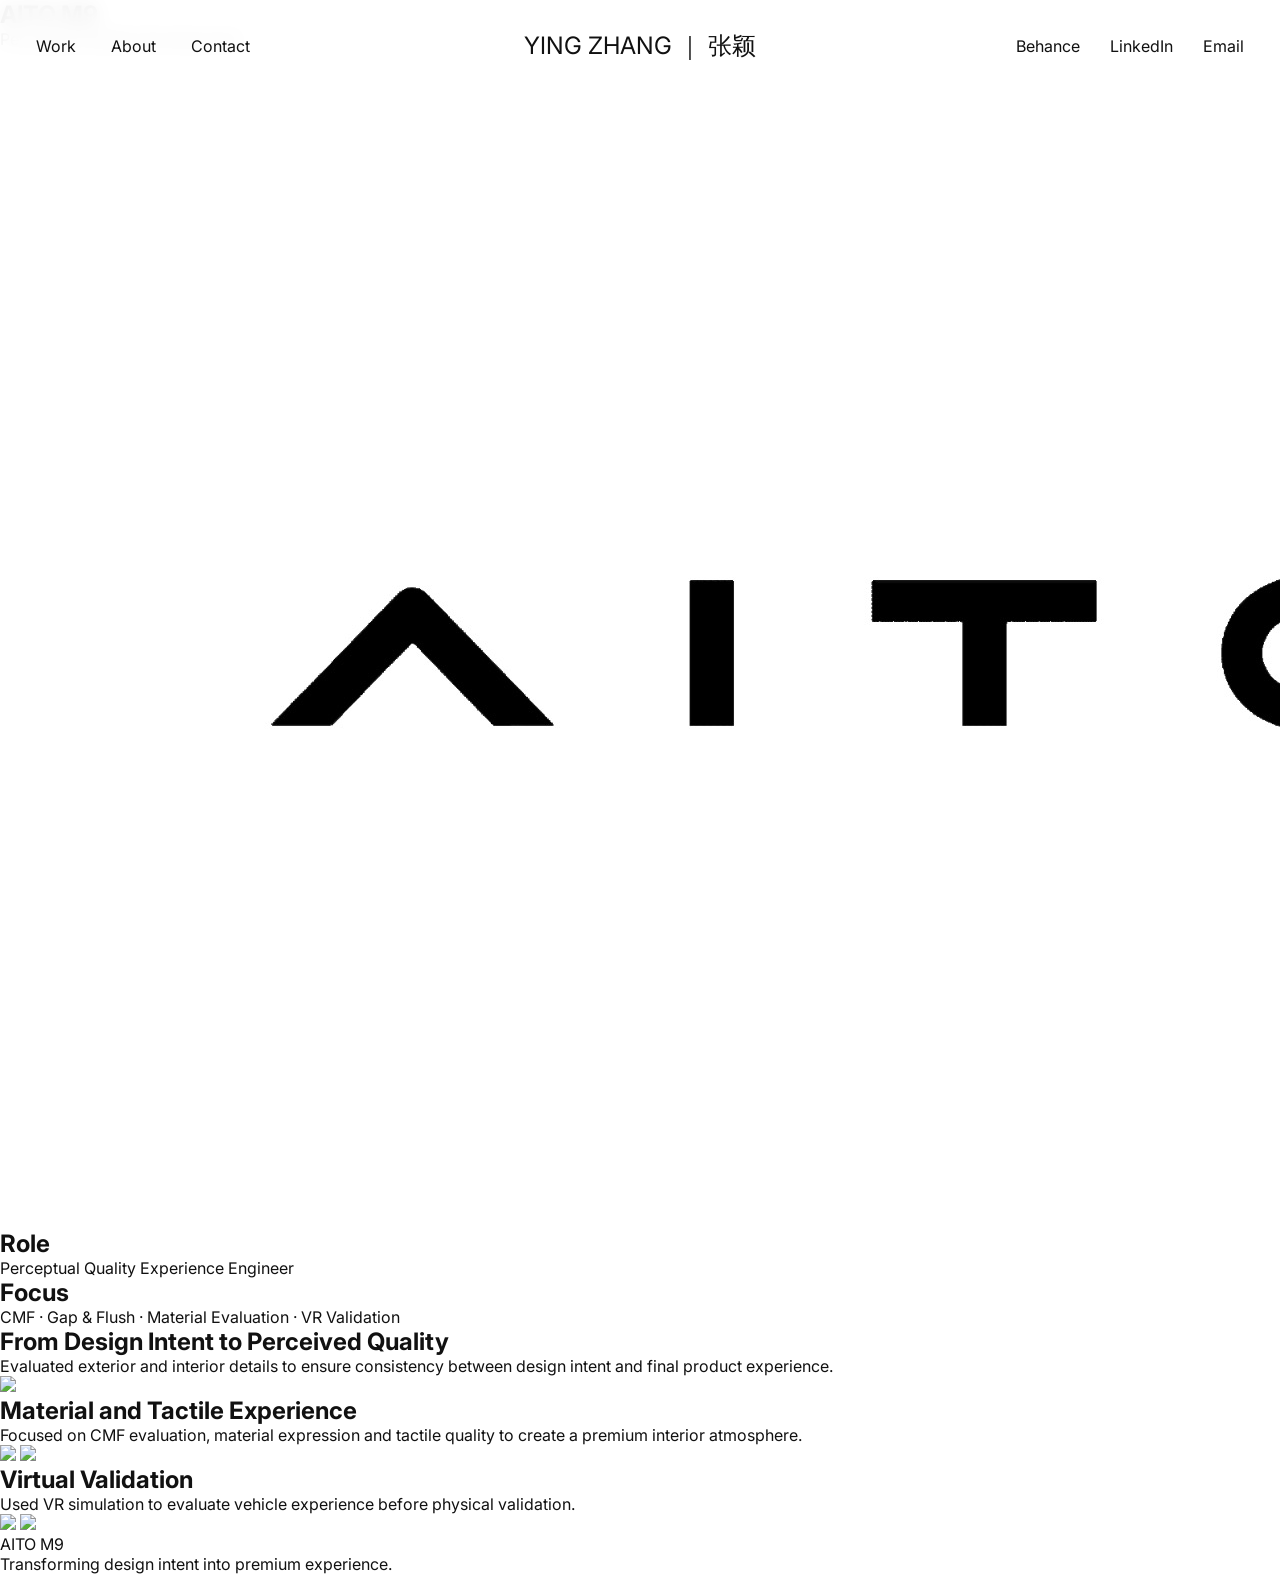
==== aito.html @ be3e25ae "Create aito.html" ====
<!DOCTYPE html>

<html>

<head>

<meta charset="UTF-8">

<title>AITO M9 | YING ZHANG</title>

<link rel="stylesheet" href="style.css">

<link rel="stylesheet" href="project.css">

</head>



<body>


<!-- Fixed Header -->

<header class="fixed-header active">


<div class="header-left">

<a href="index.html">
Work
</a>


<a href="#">
About
</a>


<a href="#">
Contact
</a>


</div>



<div class="header-center">

YING ZHANG ｜ 张颖

</div>



<div class="header-right">

<a href="#">
Behance
</a>


<a href="#">
LinkedIn
</a>


<a href="#">
Email
</a>


</div>


</header>





<main class="project-page">



<!-- HERO -->

<section class="project-hero">


<h1>

AITO M9

</h1>


<p class="subtitle">

Perceptual Quality Development

</p>



<img src="images/aito/cover.jpg">


</section>






<!-- OVERVIEW -->


<section class="project-info">


<div>


<h2>
Role
</h2>


<p>
Perceptual Quality Experience Engineer
</p>


</div>



<div>


<h2>
Focus
</h2>


<p>
CMF · Gap & Flush · Material Evaluation · VR Validation
</p>


</div>


</section>








<!-- SECTION 01 -->


<section class="project-section">


<h2>

From Design Intent
to Perceived Quality

</h2>


<p>

Evaluated exterior and interior details
to ensure consistency between design intent
and final product experience.

</p>


<img src="images/aito/hero.jpg">


</section>








<!-- SECTION 02 -->


<section class="project-section">


<h2>

Material and Tactile Experience

</h2>



<p>

Focused on CMF evaluation,
material expression and tactile quality
to create a premium interior atmosphere.

</p>




<div class="image-row">


<img src="images/aito/interior01.jpg">


<img src="images/aito/interior02.jpg">


</div>



</section>









<!-- SECTION 03 -->


<section class="project-section">


<h2>

Virtual Validation

</h2>



<p>

Used VR simulation to evaluate
vehicle experience before physical validation.

</p>




<div class="image-column">


<img src="images/aito/vr01.jpg">


<img src="images/aito/vr02.jpg">


</div>


</section>






<footer>


AITO M9

<br>

Transforming design intent
into premium experience.


</footer>




</main>


</body>

</html>
---- style.css ----
@import url('https://fonts.googleapis.com/css2?family=Inter:wght@300;400;500&display=swap');


/* =====================
   BASIC
===================== */


*{

margin:0;

padding:0;

box-sizing:border-box;

}



body{

font-family:
Inter,
Helvetica,
Arial,
sans-serif;

color:#111;

background:white;

}



a{

text-decoration:none;

color:#111;

}



/* =====================
   FIXED HEADER
===================== */


.fixed-header{


position:fixed;

top:0;

left:0;

width:100%;


padding:30px 36px;


display:grid;

grid-template-columns:1fr auto 1fr;


align-items:center;


z-index:100;


background:rgba(255,255,255,0.92);

backdrop-filter:blur(10px);



opacity:0;


transform:translateY(-20px);


transition:.45s ease;


}



.fixed-header.active{


opacity:1;


transform:translateY(0);


}





.header-left{


display:flex;

gap:35px;


}




.header-right{


display:flex;

justify-content:flex-end;

gap:30px;


}



.header-left a,
.header-right a{


font-size:16px;


}




.header-center{


font-size:24px;

font-weight:400;


}







/* =====================
   HOME FIRST SCREEN
===================== */


.home{


height:100vh;


padding:30px 36px;



display:flex;

flex-direction:column;


justify-content:space-between;


}




.home-title{


font-size:42px;


font-weight:400;


letter-spacing:-0.5px;


}



.home-title span{


font-weight:300;


}






.intro{


width:520px;


margin:auto;


text-align:center;



font-size:26px;


line-height:1.5;


font-weight:300;


}







/* 首页底部导航 */


.hero-nav{


display:flex;


justify-content:center;


gap:40px;



transition:.45s ease;


}




.hero-nav a{


font-size:18px;


}





.hero-nav.hidden{


opacity:0;


transform:translateY(15px);


}







/* =====================
   WORKS SECTION
===================== */


.works{


padding:90px 8% 160px;


}





/* 作品进入动画 */

.grid{


display:grid;

grid-template-columns:repeat(3,1fr);

gap:32px;


opacity:0;


transform:translateY(50px);


transition:

opacity 1s ease,

transform 1s cubic-bezier(.22,.61,.36,1);


}




.grid.show{


opacity:1;


transform:translateY(0);


}







/* 单个作品 */


.project{


position:relative;


overflow:hidden;


cursor:pointer;


}







/* 图片 */


.project img{


width:100%;


aspect-ratio:3 / 2;


object-fit:cover;


display:block;


transition:
transform .6s ease;


}





/* hover 放大 */


.project:hover img{


transform:scale(1.05);


}







/* 图片上的文字层 */


.overlay{


position:absolute;


inset:0;



background:
rgba(0,0,0,0.45);



color:white;



display:flex;


flex-direction:column;


justify-content:center;


align-items:center;



opacity:0;


transition:.45s ease;


}




.project:hover .overlay{


opacity:1;


}






.overlay h3{


font-size:26px;


font-weight:400;


letter-spacing:.5px;


}





.overlay p{


margin-top:14px;


font-size:15px;


opacity:.85;


}






/* =====================
   RESPONSIVE
===================== */


@media(max-width:900px){


.grid{


grid-template-columns:1fr;


}


.intro{


width:auto;


font-size:22px;


}



.fixed-header{


grid-template-columns:1fr;


gap:15px;


}



}
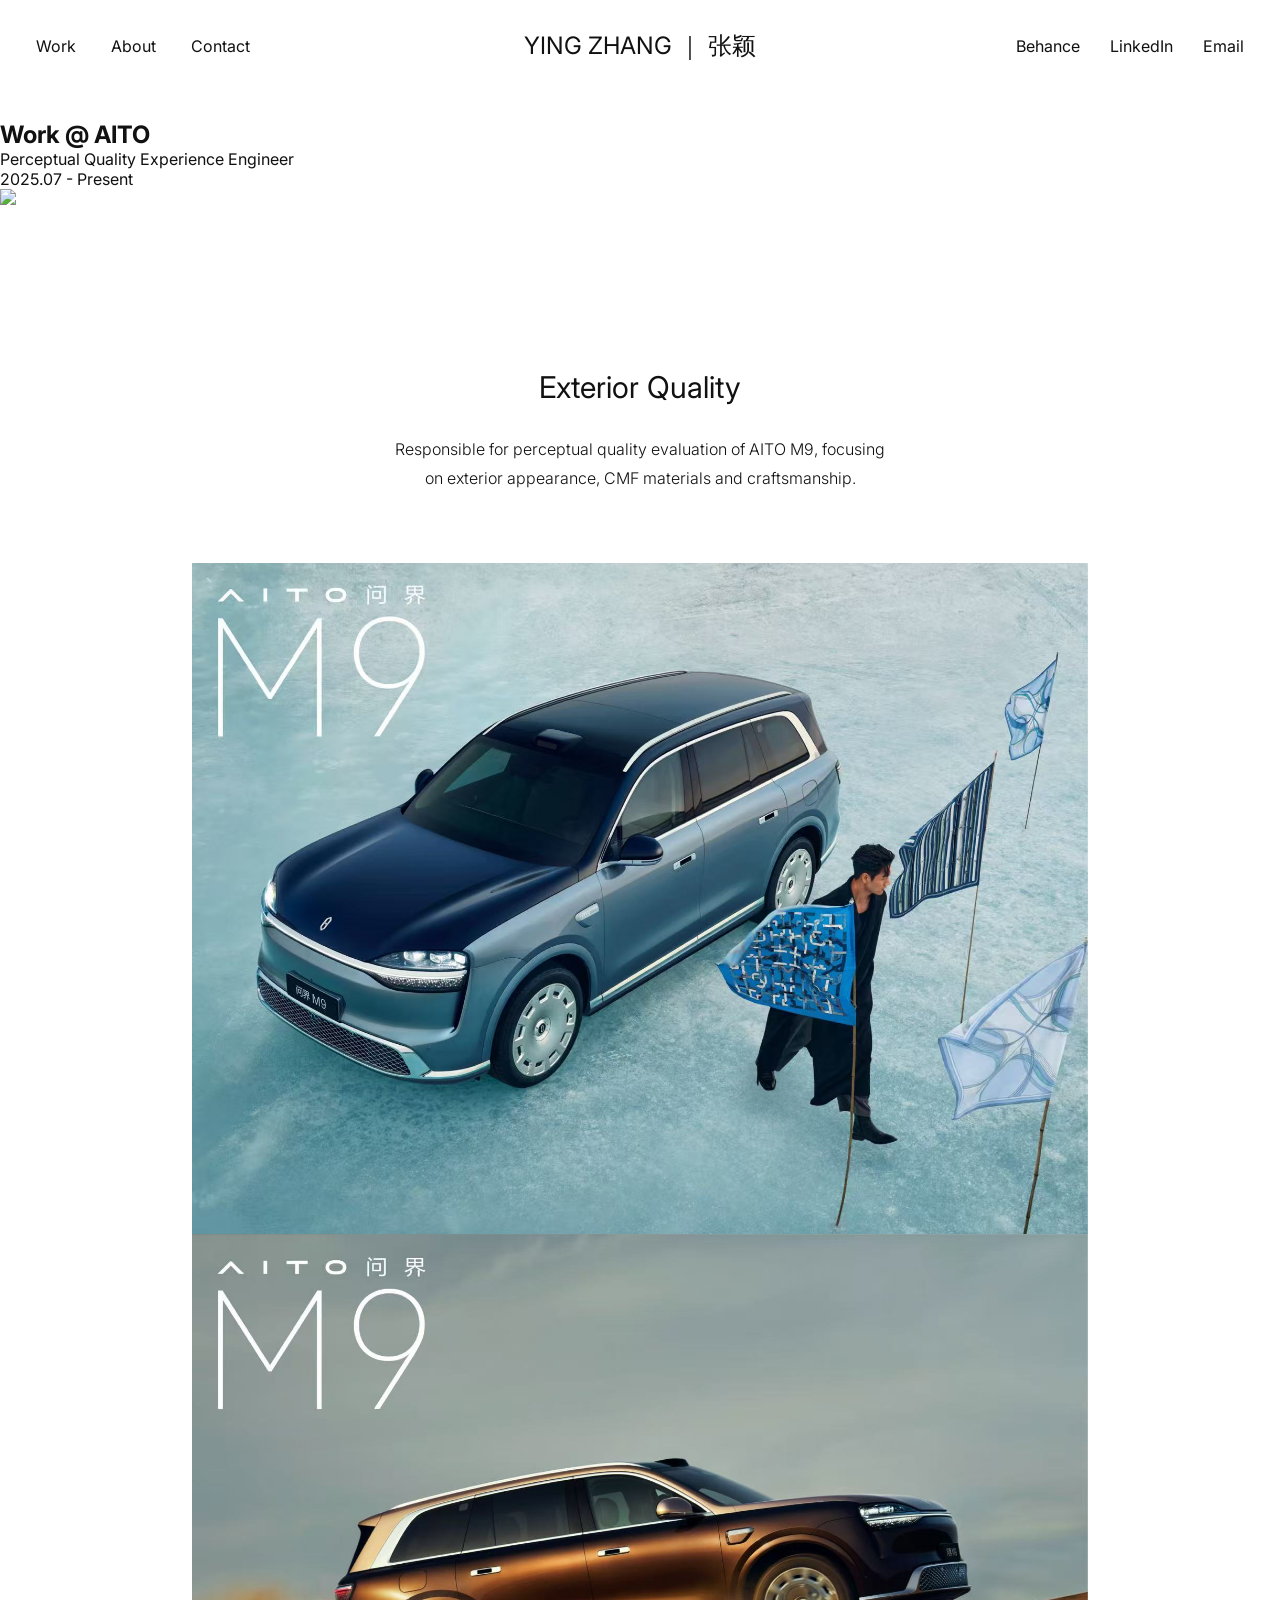
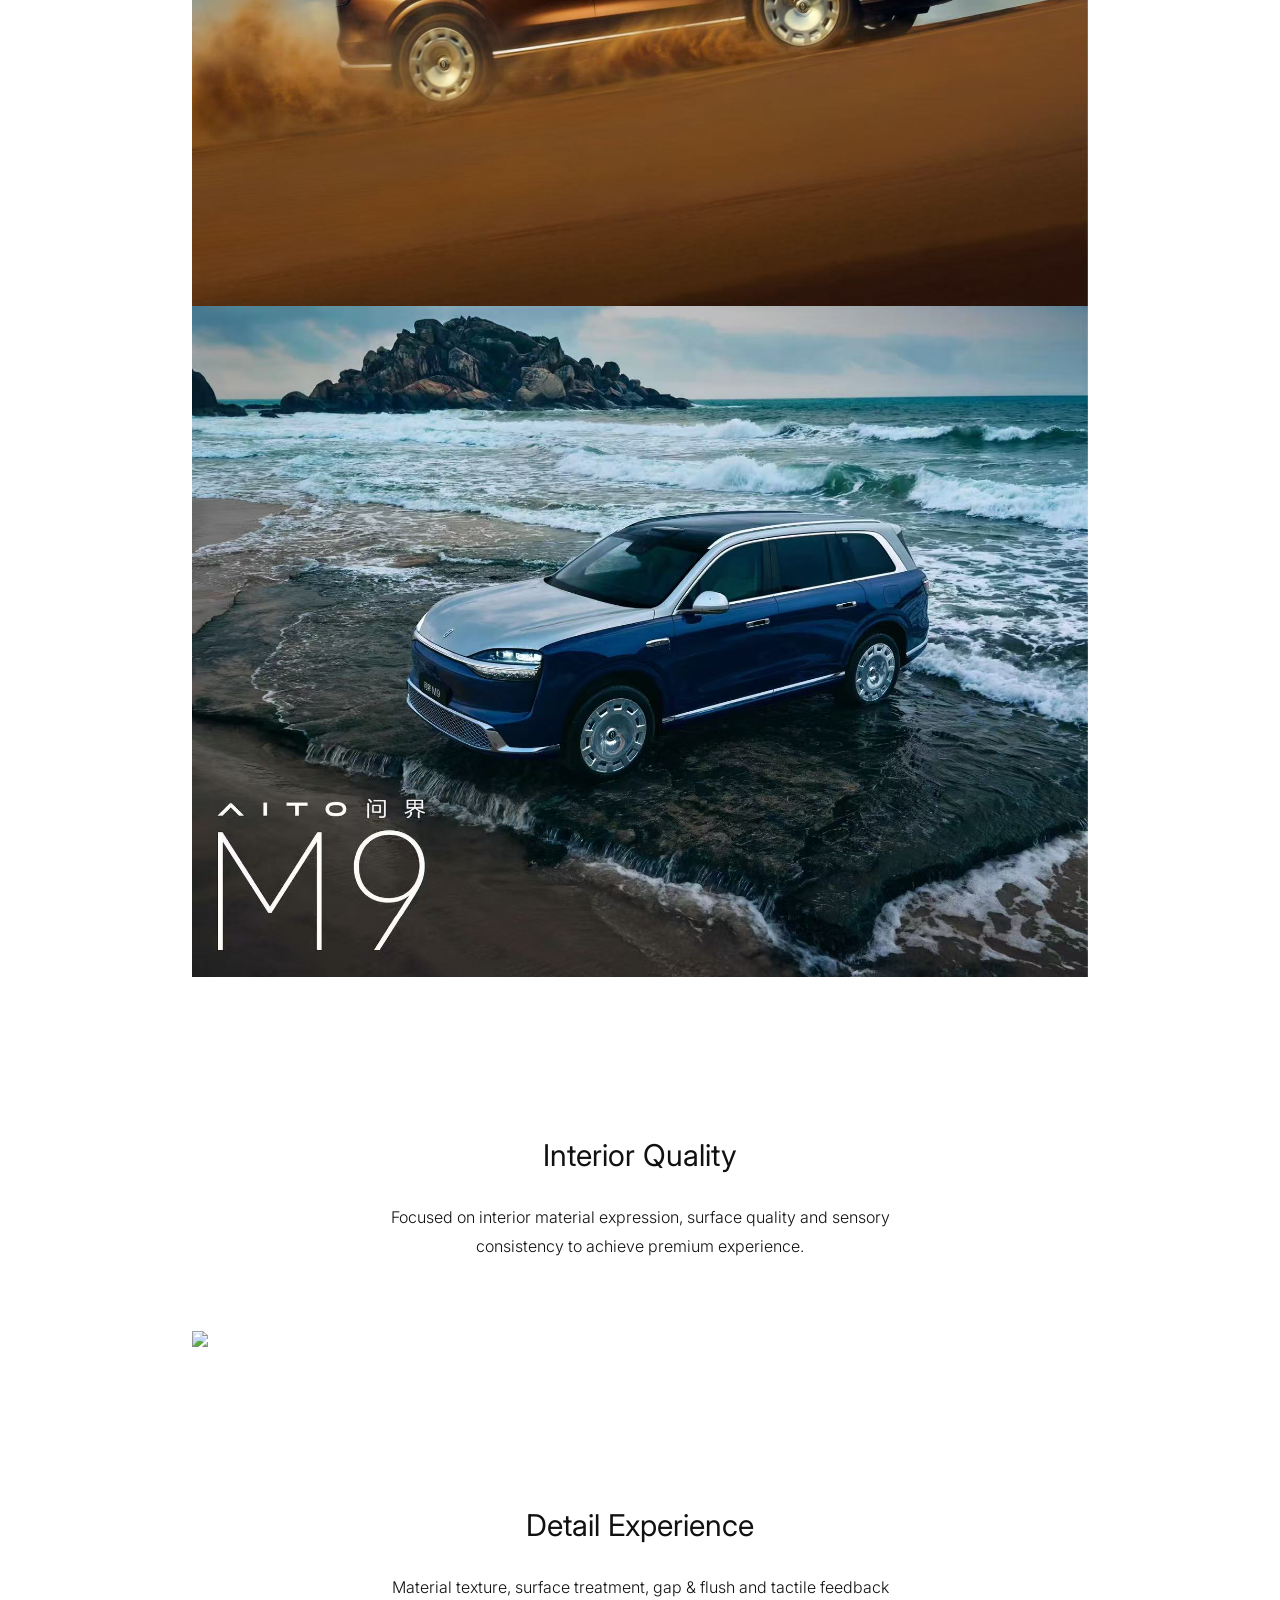
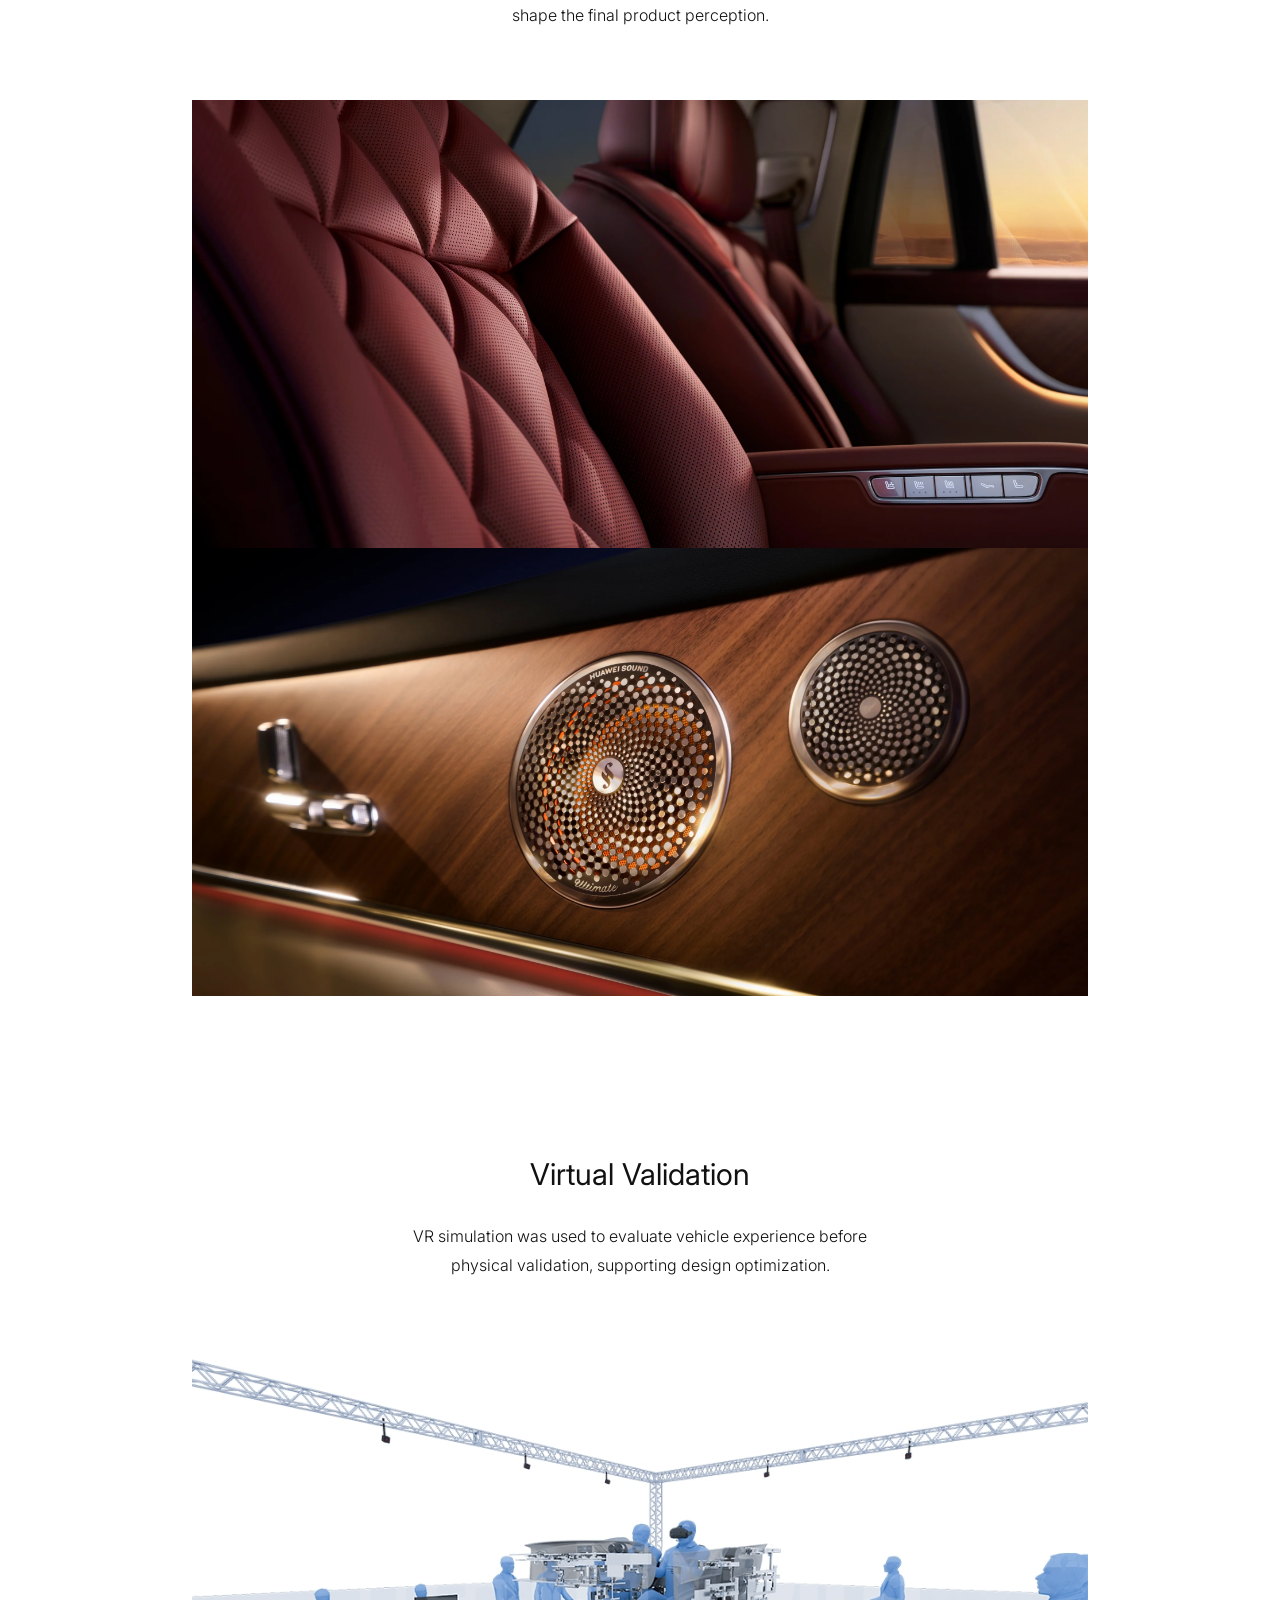
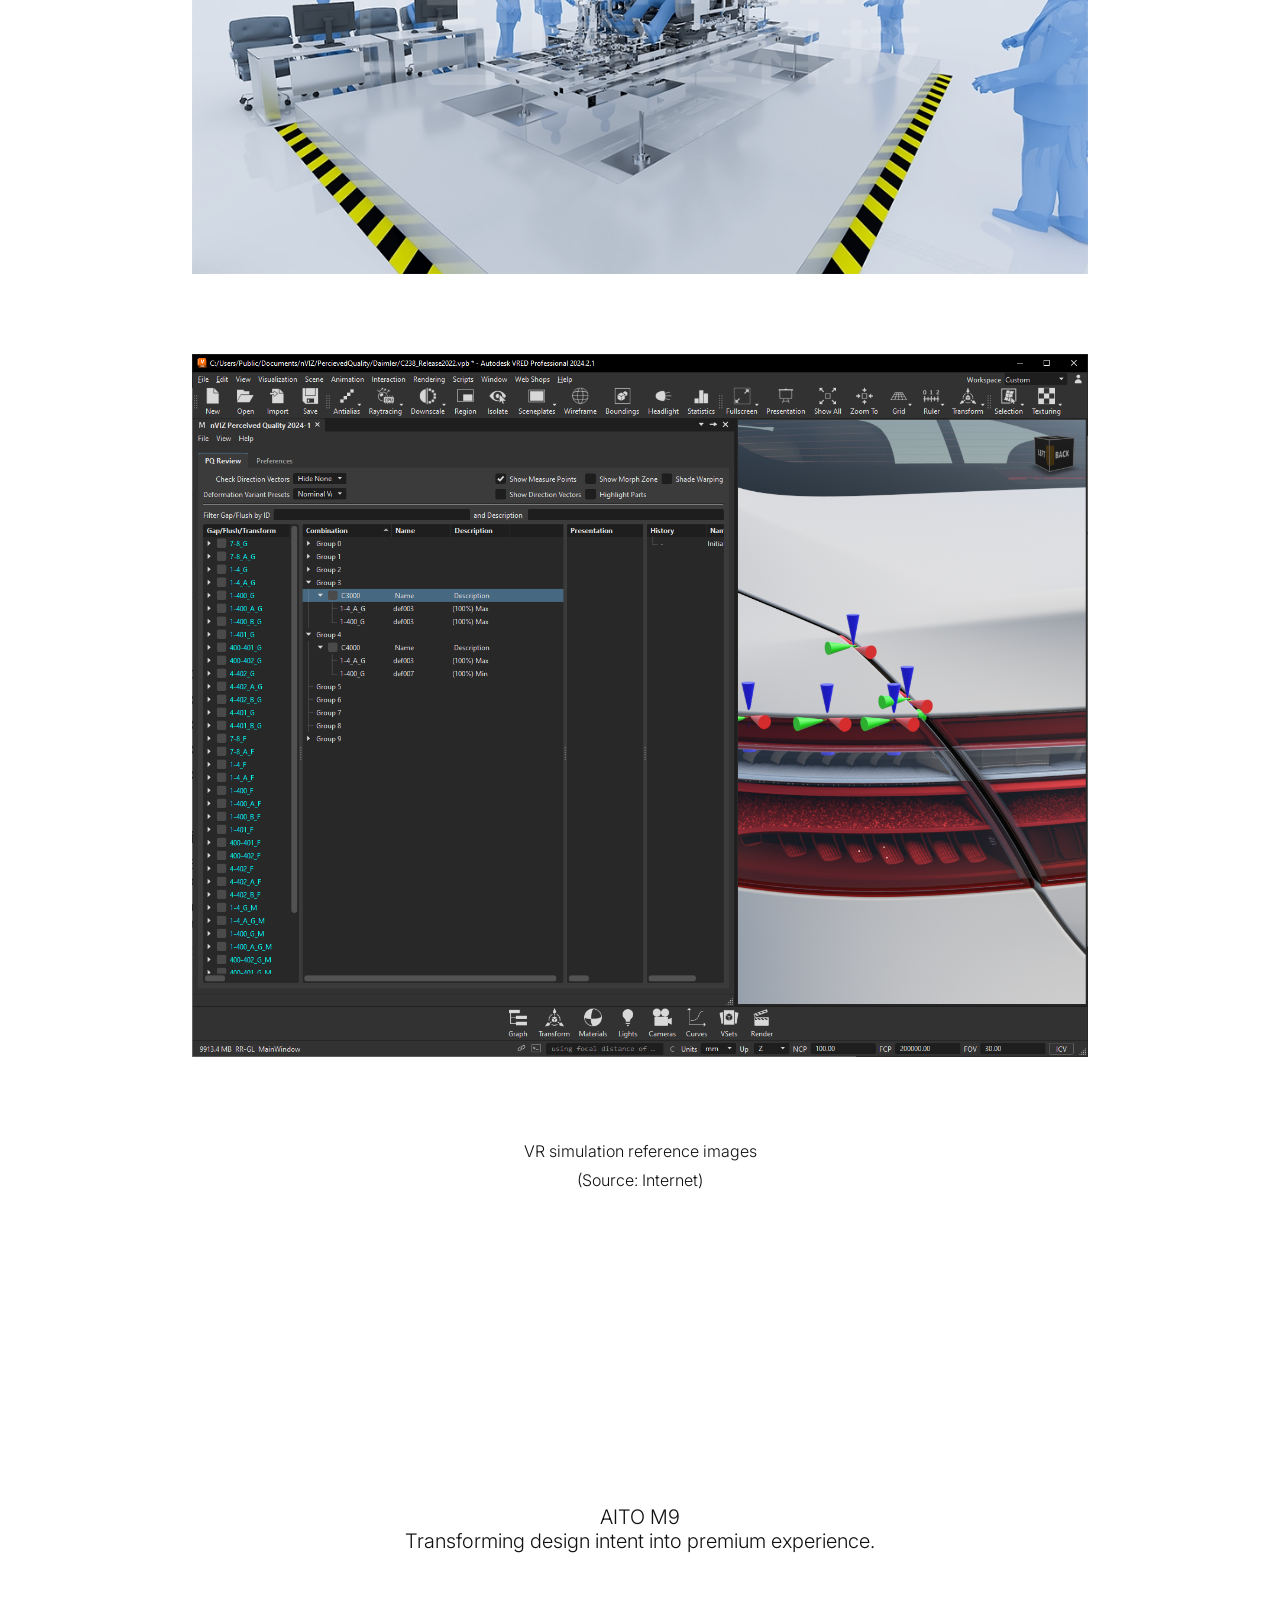
==== commit f0c0485c: "Update aito.html" ====
--- a/aito.html
+++ b/aito.html
@@ -17,6 +17,7 @@
 
 
 <body>
+
 
 
 <!-- Fixed Header -->
@@ -45,6 +46,7 @@
 
 
 
+
 <div class="header-center">
 
 YING ZHANG ｜ 张颖
@@ -53,8 +55,11 @@
 
 
 
+
+
 <div class="header-right">
 
+
 <a href="#">
 Behance
 </a>
@@ -73,197 +78,253 @@
 </div>
 
 
+
 </header>
 
 
 
 
 
+
 <main class="project-page">
 
 
 
-<!-- HERO -->
-
-<section class="project-hero">
+
+
+
+<!-- =====================
+PROJECT INTRO
+===================== -->
+
+
+<section class="project-intro">
 
 
 <h1>
 
-AITO M9
+Work @ AITO
 
 </h1>
 
 
-<p class="subtitle">
-
-Perceptual Quality Development
-
-</p>
-
-
-
-<img src="images/aito/cover.jpg">
-
-
-</section>
-
-
-
-
-
-
-<!-- OVERVIEW -->
-
-
-<section class="project-info">
-
-
-<div>
+
+<p class="project-subtitle">
+
+Perceptual Quality Experience Engineer
+
+</p>
+
+
+
+<p class="project-date">
+
+2025.07 - Present
+
+</p>
+
+
+
+<img 
+src="images/aito/hero.jpg"
+class="hero-image"
+>
+
+
+
+
+</section>
+
+
+
+
+
+
+
+
+
+<!-- =====================
+EXTERIOR
+===================== -->
+
+
+<section class="project-section">
+
 
 
 <h2>
-Role
+
+Exterior Quality
+
 </h2>
 
 
+
+
 <p>
-Perceptual Quality Experience Engineer
-</p>
-
-
-</div>
-
-
-
-<div>
+
+Responsible for perceptual quality evaluation
+of AITO M9, focusing on exterior appearance,
+CMF materials and craftsmanship.
+
+</p>
+
+
+
+
+
+<div class="image-grid three">
+
+
+<img src="images/aito/exterior01.jpg">
+
+
+<img src="images/aito/exterior02.jpg">
+
+
+<img src="images/aito/exterior03.jpg">
+
+
+</div>
+
+
+
+
+</section>
+
+
+
+
+
+
+
+
+
+<!-- =====================
+INTERIOR
+===================== -->
+
+
+<section class="project-section">
+
 
 
 <h2>
-Focus
+
+Interior Quality
+
 </h2>
 
 
+
+
 <p>
-CMF · Gap & Flush · Material Evaluation · VR Validation
-</p>
-
-
-</div>
-
-
-</section>
-
-
-
-
-
-
-
-
-<!-- SECTION 01 -->
+
+Focused on interior material expression,
+surface quality and sensory consistency
+to achieve premium experience.
+
+</p>
+
+
+
+
+<img 
+src="images/aito/interior.png"
+class="large-image"
+>
+
+
+
+</section>
+
+
+
+
+
+
+
+
+
+<!-- =====================
+DETAIL
+===================== -->
 
 
 <section class="project-section">
 
 
+
 <h2>
 
-From Design Intent
-to Perceived Quality
+Detail Experience
 
 </h2>
 
 
+
+
 <p>
 
-Evaluated exterior and interior details
-to ensure consistency between design intent
-and final product experience.
-
-</p>
-
-
-<img src="images/aito/hero.jpg">
-
-
-</section>
-
-
-
-
-
-
-
-
-<!-- SECTION 02 -->
+Material texture, surface treatment,
+gap & flush and tactile feedback
+shape the final product perception.
+
+</p>
+
+
+
+
+
+<div class="image-grid two">
+
+
+<img src="images/aito/detail01.jpg">
+
+
+<img src="images/aito/detail02.jpg">
+
+
+</div>
+
+
+
+</section>
+
+
+
+
+
+
+
+
+
+<!-- =====================
+VR
+===================== -->
 
 
 <section class="project-section">
 
 
+
 <h2>
 
-Material and Tactile Experience
+Virtual Validation
 
 </h2>
 
 
 
+
 <p>
 
-Focused on CMF evaluation,
-material expression and tactile quality
-to create a premium interior atmosphere.
-
-</p>
-
-
-
-
-<div class="image-row">
-
-
-<img src="images/aito/interior01.jpg">
-
-
-<img src="images/aito/interior02.jpg">
-
-
-</div>
-
-
-
-</section>
-
-
-
-
-
-
-
-
-
-<!-- SECTION 03 -->
-
-
-<section class="project-section">
-
-
-<h2>
-
-Virtual Validation
-
-</h2>
-
-
-
-<p>
-
-Used VR simulation to evaluate
-vehicle experience before physical validation.
-
-</p>
+VR simulation was used to evaluate
+vehicle experience before physical validation,
+supporting design optimization.
+
+</p>
+
 
 
 
@@ -280,14 +341,30 @@
 </div>
 
 
-</section>
-
-
-
-
-
-
-<footer>
+
+
+<p class="source">
+
+VR simulation reference images
+<br>
+(Source: Internet)
+
+</p>
+
+
+
+
+</section>
+
+
+
+
+
+
+
+
+
+<footer class="project-footer">
 
 
 AITO M9
@@ -303,9 +380,16 @@
 
 
 
+
+
+
 </main>
 
 
+
+
+
 </body>
 
+
 </html>
--- a/project.css
+++ b/project.css
@@ -0,0 +1,235 @@
+/* =====================
+PROJECT PAGE
+===================== */
+
+
+.project-page{
+
+padding-top:120px;
+
+}
+
+
+
+.project-hero{
+
+text-align:center;
+
+}
+
+
+
+.project-hero h1{
+
+font-size:42px;
+
+font-weight:400;
+
+margin-bottom:15px;
+
+}
+
+
+
+.subtitle{
+
+font-size:18px;
+
+font-weight:300;
+
+margin-bottom:70px;
+
+}
+
+
+
+.project-hero img{
+
+
+width:70%;
+
+max-width:1100px;
+
+display:block;
+
+margin:auto;
+
+
+}
+
+
+
+
+/* INFO */
+
+
+.project-info{
+
+
+width:60%;
+
+margin:100px auto;
+
+display:flex;
+
+justify-content:center;
+
+gap:120px;
+
+text-align:center;
+
+
+}
+
+
+
+.project-info h2{
+
+
+font-size:16px;
+
+font-weight:400;
+
+margin-bottom:15px;
+
+
+}
+
+
+
+.project-info p{
+
+
+font-size:15px;
+
+font-weight:300;
+
+line-height:1.6;
+
+
+}
+
+
+
+
+
+
+/* SECTION */
+
+
+.project-section{
+
+
+width:70%;
+
+margin:160px auto;
+
+text-align:center;
+
+
+}
+
+
+
+.project-section h2{
+
+
+font-size:30px;
+
+font-weight:400;
+
+margin-bottom:30px;
+
+
+}
+
+
+
+
+.project-section p{
+
+
+width:500px;
+
+margin:auto;
+
+font-size:16px;
+
+line-height:1.8;
+
+font-weight:300;
+
+margin-bottom:70px;
+
+
+}
+
+
+
+.project-section img{
+
+
+width:100%;
+
+display:block;
+
+margin:auto;
+
+
+}
+
+
+
+
+
+
+.image-row{
+
+
+display:flex;
+
+gap:30px;
+
+
+}
+
+
+
+.image-row img{
+
+
+width:50%;
+
+
+}
+
+
+
+
+
+.image-column img{
+
+
+margin-bottom:80px;
+
+
+}
+
+
+
+
+
+
+footer{
+
+
+text-align:center;
+
+font-size:20px;
+
+font-weight:300;
+
+padding:150px 0;
+
+
+}
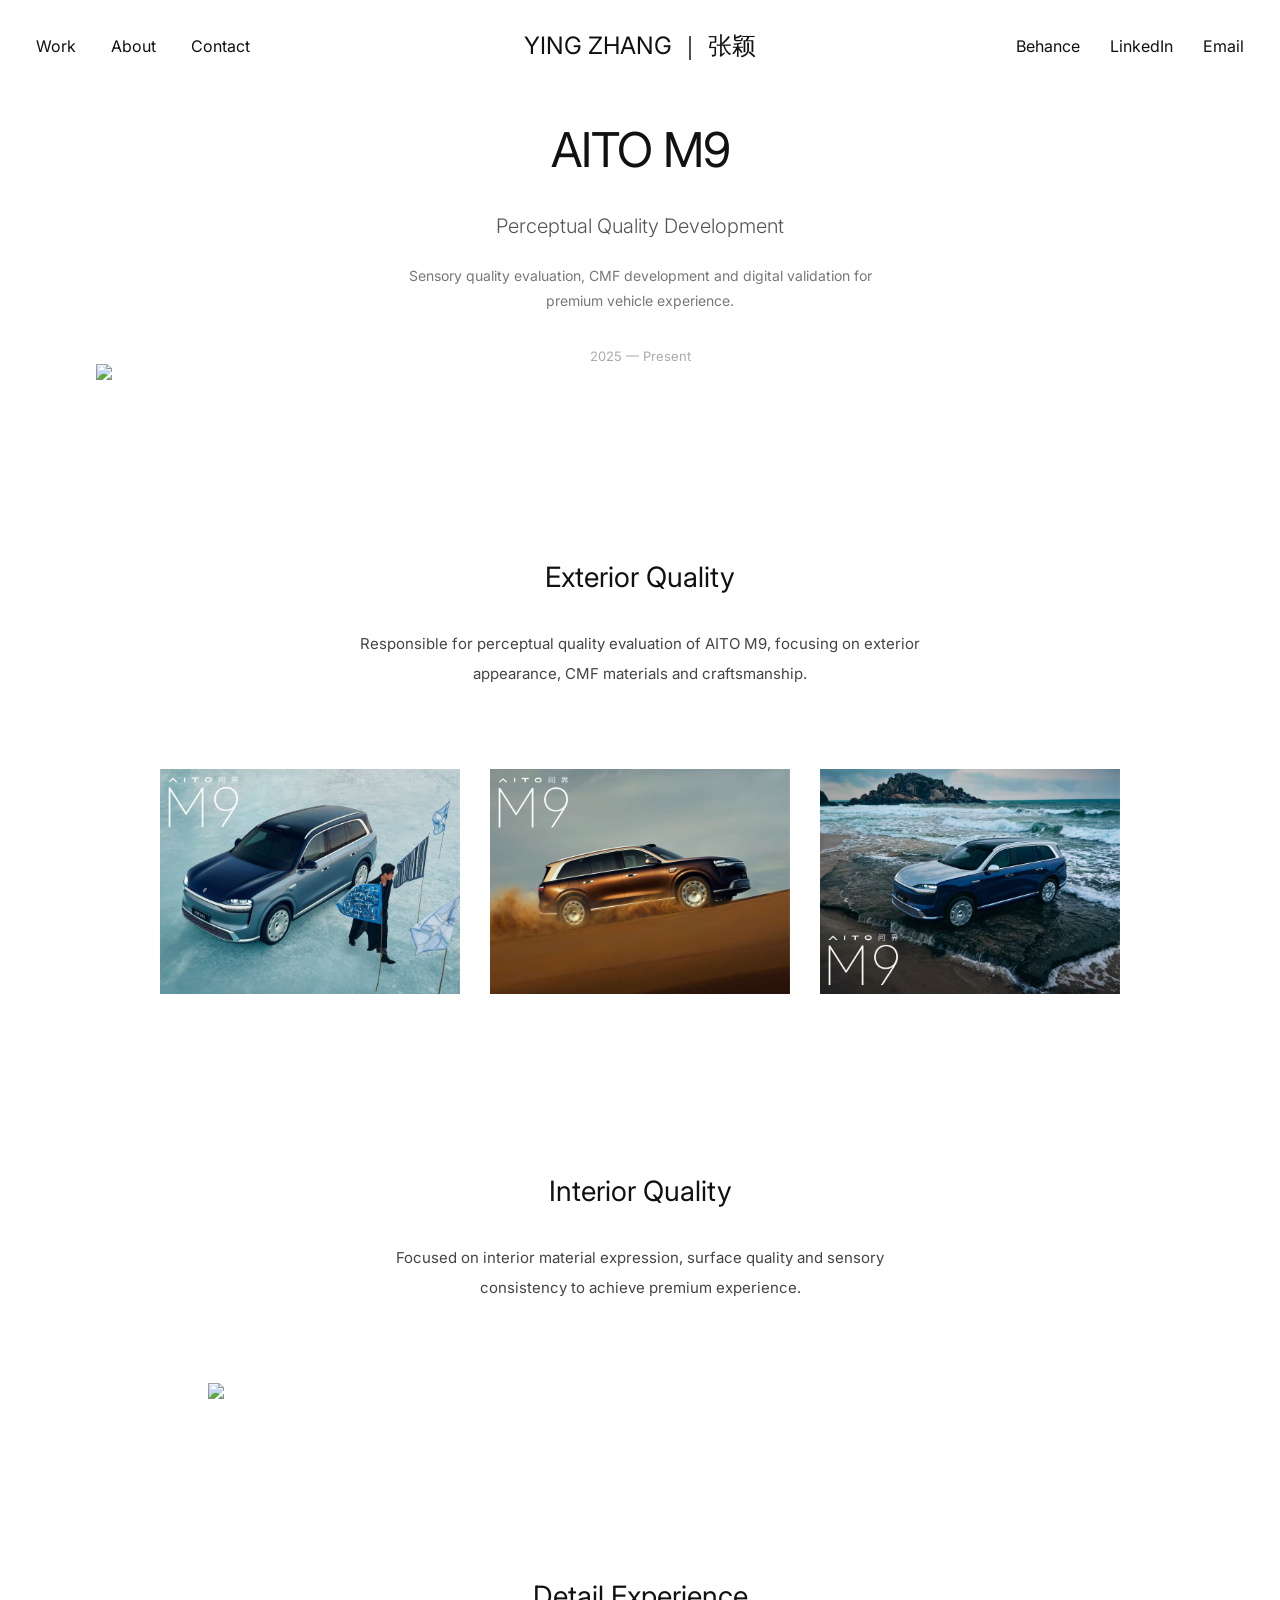
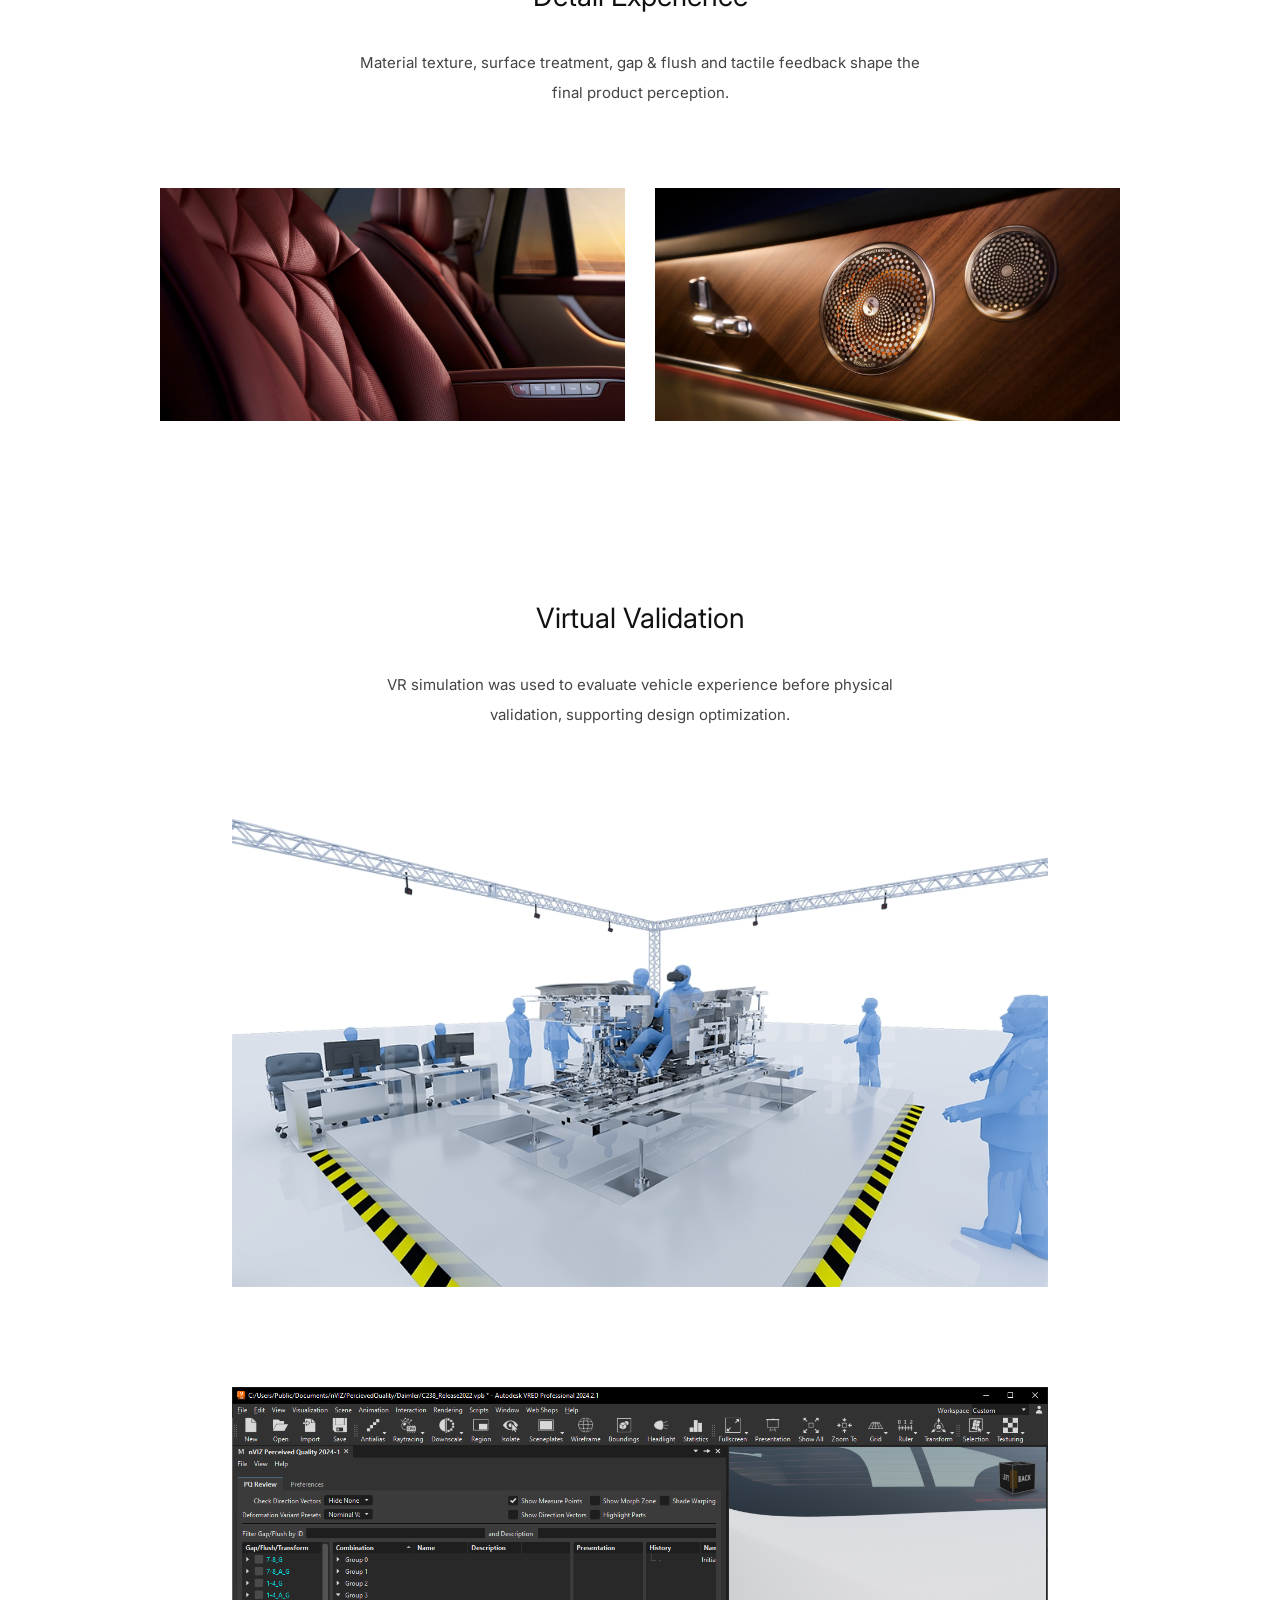
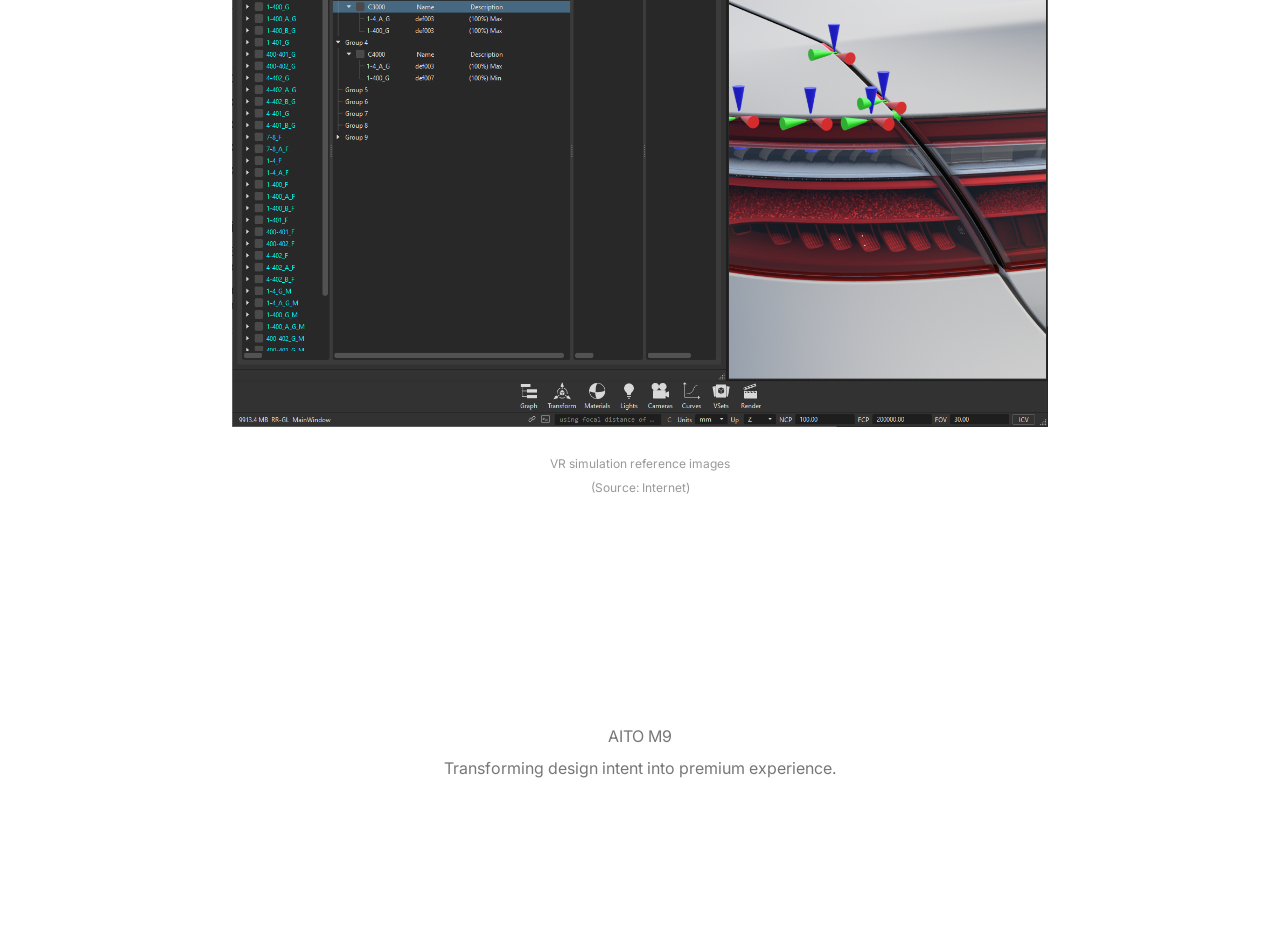
==== commit 4f313de9: "Update aito.html" ====
--- a/aito.html
+++ b/aito.html
@@ -98,30 +98,32 @@
 ===================== -->
 
 
-<section class="project-intro">
-
+<div class="project-intro">
 
 <h1>
-
-Work @ AITO
-
+AITO M9
 </h1>
 
 
-
-<p class="project-subtitle">
-
-Perceptual Quality Experience Engineer
-
-</p>
-
-
-
-<p class="project-date">
-
-2025.07 - Present
-
-</p>
+<div class="project-subtitle">
+Perceptual Quality Development
+</div>
+
+
+<p class="project-description">
+
+Sensory quality evaluation, CMF development
+and digital validation for premium vehicle experience.
+
+</p>
+
+
+<div class="project-date">
+2025 — Present
+</div>
+
+
+</div>
 
 
 
--- a/project.css
+++ b/project.css
@@ -5,140 +5,141 @@
 
 .project-page{
 
-padding-top:120px;
-
-}
-
-
-
-.project-hero{
-
-text-align:center;
-
-}
-
-
-
-.project-hero h1{
-
-font-size:42px;
-
-font-weight:400;
-
-margin-bottom:15px;
-
-}
-
-
-
-.subtitle{
-
-font-size:18px;
-
-font-weight:300;
-
-margin-bottom:70px;
-
-}
-
-
-
-.project-hero img{
-
-
-width:70%;
-
-max-width:1100px;
-
-display:block;
-
-margin:auto;
-
-
-}
-
-
-
-
-/* INFO */
-
-
-.project-info{
-
-
-width:60%;
-
-margin:100px auto;
-
-display:flex;
-
-justify-content:center;
-
-gap:120px;
-
-text-align:center;
-
-
-}
-
-
-
-.project-info h2{
-
-
-font-size:16px;
-
-font-weight:400;
-
-margin-bottom:15px;
-
-
-}
-
-
-
-.project-info p{
-
-
-font-size:15px;
-
-font-weight:300;
-
-line-height:1.6;
-
-
-}
-
-
-
-
-
-
-/* SECTION */
+    width:100%;
+
+    margin:0 auto;
+
+    padding-top:120px;
+
+    padding-bottom:160px;
+
+}
+
+
+
+
+.project-page img{
+
+    display:block;
+
+    width:100%;
+
+    height:auto;
+
+}
+
+
+
+
+
+
+/* =====================
+INTRO
+===================== */
+
+
+.project-intro{
+
+    text-align:center;
+
+}
+
+
+
+.project-intro h1{
+
+    font-size:48px;
+    font-weight:400;
+    letter-spacing:-1px;
+    margin-bottom:35px;
+
+}
+
+
+.project-subtitle{
+
+    font-size:20px;
+    font-weight:300;
+    color:#555;
+    margin-bottom:25px;
+
+}
+
+
+.project-description{
+
+    max-width:500px;
+    margin:0 auto;
+
+    font-size:14px;
+    line-height:1.8;
+
+    color:#777;
+
+}
+
+
+.project-date{
+
+    margin-top:35px;
+
+    font-size:13px;
+
+    color:#aaa;
+
+}
+
+
+
+
+/* HERO */
+
+.hero-image{
+
+    width:85% !important;
+
+    max-width:1400px;
+
+    margin:auto;
+
+}
+
+
+
+
+
+
+
+/* =====================
+SECTION
+===================== */
 
 
 .project-section{
 
 
-width:70%;
-
-margin:160px auto;
-
-text-align:center;
-
-
-}
+    width:75%;
+
+    max-width:1200px;
+
+    margin:180px auto 0;
+
+    text-align:center;
+
+
+}
+
 
 
 
 .project-section h2{
 
 
-font-size:30px;
-
-font-weight:400;
-
-margin-bottom:30px;
+    font-size:28px;
+
+    font-weight:400;
+
+    margin-bottom:35px;
 
 
 }
@@ -149,56 +150,113 @@
 .project-section p{
 
 
-width:500px;
-
-margin:auto;
-
-font-size:16px;
-
-line-height:1.8;
-
-font-weight:300;
-
-margin-bottom:70px;
-
-
-}
-
-
-
-.project-section img{
-
-
-width:100%;
-
-display:block;
-
-margin:auto;
-
-
-}
-
-
-
-
-
-
-.image-row{
-
-
-display:flex;
-
-gap:30px;
-
-
-}
-
-
-
-.image-row img{
-
-
-width:50%;
+    max-width:560px;
+
+
+    margin:0 auto 80px;
+
+
+    font-size:15px;
+
+
+    line-height:2;
+
+
+    color:#444;
+
+
+}
+
+
+
+
+
+
+
+/* =====================
+IMAGE GRID
+===================== */
+
+
+
+.image-grid{
+
+
+    display:grid;
+
+    gap:30px;
+
+
+}
+
+
+
+
+
+.image-grid.three{
+
+
+    grid-template-columns:repeat(3,1fr);
+
+
+}
+
+
+
+
+.image-grid.two{
+
+
+    grid-template-columns:repeat(2,1fr);
+
+
+}
+
+
+
+
+.image-grid img{
+
+
+    width:100%;
+
+
+}
+
+
+
+
+
+
+/* INTERIOR LARGE IMAGE */
+
+
+.large-image{
+
+
+    width:90% !important;
+
+    margin:auto;
+
+
+}
+
+
+
+
+
+
+
+/* VR */
+
+.image-column{
+
+
+    display:flex;
+
+    flex-direction:column;
+
+    gap:100px;
 
 
 }
@@ -210,26 +268,95 @@
 .image-column img{
 
 
-margin-bottom:80px;
-
-
-}
-
-
-
-
-
-
-footer{
-
-
-text-align:center;
-
-font-size:20px;
-
-font-weight:300;
-
-padding:150px 0;
-
-
-}
+    width:85%;
+
+    margin:auto;
+
+
+}
+
+
+
+
+
+
+
+/* SOURCE */
+
+
+.source{
+
+
+    margin-top:25px!important;
+
+
+    font-size:12px!important;
+
+
+    color:#999!important;
+
+
+}
+
+
+
+
+
+
+
+
+/* FOOTER */
+
+
+.project-footer{
+
+
+    text-align:center;
+
+    margin-top:220px;
+
+
+    font-size:16px;
+
+
+    line-height:2;
+
+
+    color:#777;
+
+
+}
+
+
+
+
+
+
+
+@media(max-width:900px){
+
+
+.project-section{
+
+    width:90%;
+
+}
+
+
+.image-grid.three,
+.image-grid.two{
+
+    grid-template-columns:1fr;
+
+}
+
+
+.hero-image{
+
+    width:95%!important;
+
+}
+
+
+
+}
